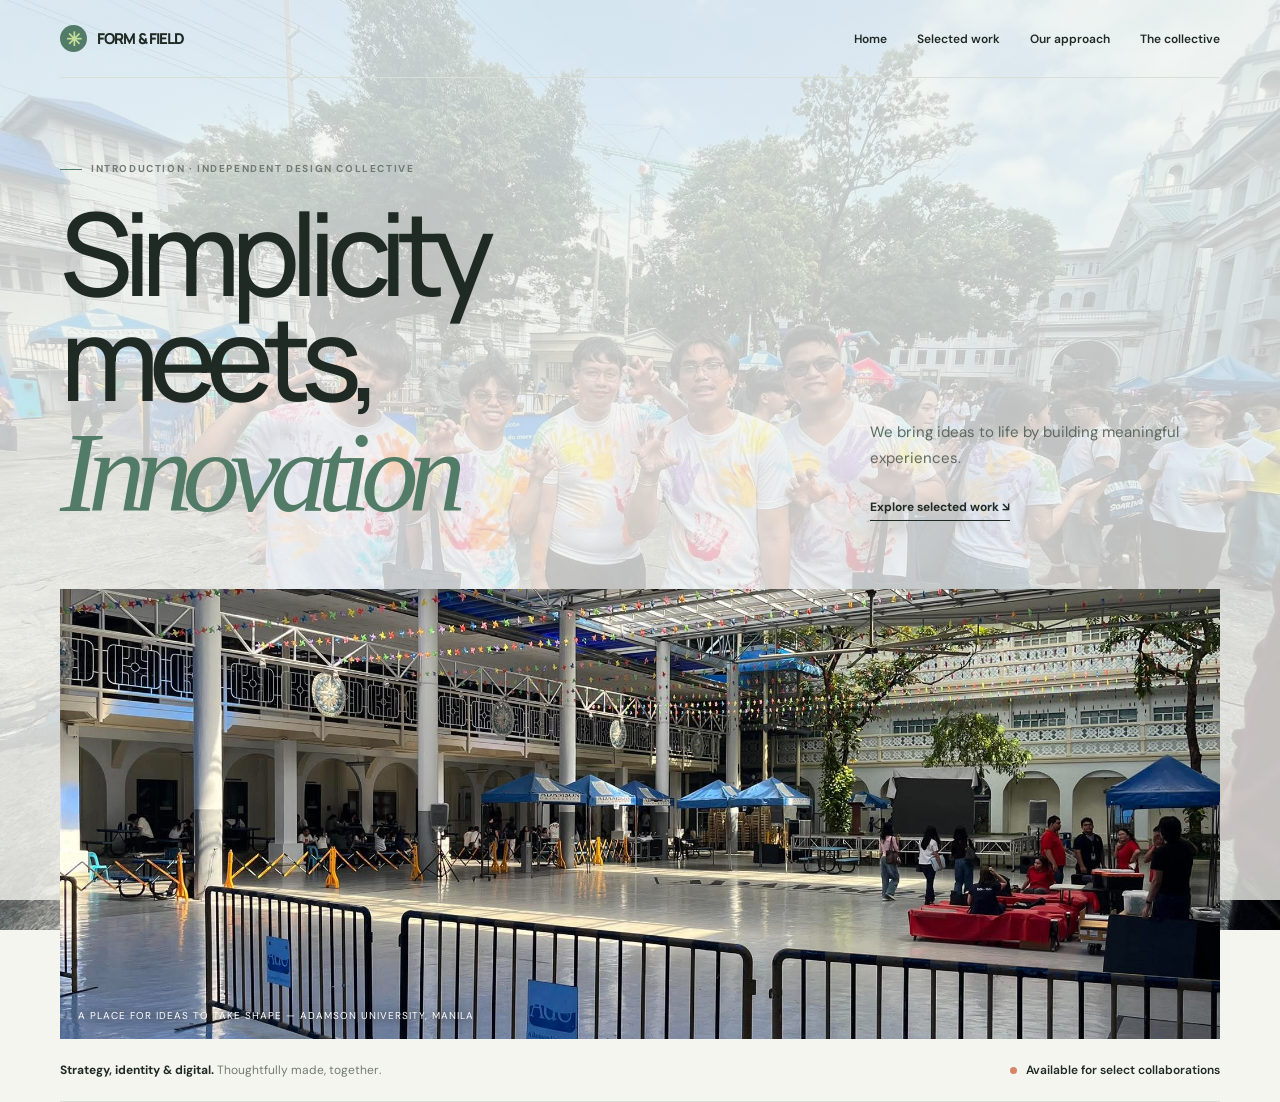
==== index.html @ 74bdded2 "Add files via upload" ====
<!DOCTYPE html>
<html lang="en">
<head>
	<meta charset="UTF-8">
	<meta name="viewport" content="width=device-width, initial-scale=1">
	<meta name="theme-color" content="#f4f1eb">
	<meta name="description" content="The portfolio of Form & Field, an independent design collective creating thoughtful digital and visual experiences.">
	<title>Form &amp; Field — Design Collective</title>
	<link rel="preconnect" href="https://fonts.googleapis.com">
	<link rel="preconnect" href="https://fonts.gstatic.com" crossorigin>
	<link href="https://fonts.googleapis.com/css2?family=DM+Sans:wght@400;500;600;700&family=Manrope:wght@400;500;600;700;800&display=swap" rel="stylesheet">
	<link href="itcfp-styles.css" rel="stylesheet">
    </head>
<body>
	<header class="wrap topbar">
		<a class="brand">
			<span class="mark" aria-hidden="true"></span>
			FORM &amp; FIELD
		</a>
		<button class="menu" aria-label="Open navigation" aria-expanded="false">☰</button>
		<nav class="nav" aria-label="Main navigation">
			<a href="index.html">Home</a>
			<a href="projects.html">Selected work</a>
			<a href="about.html">Our approach</a>
			<a href="team.html">The collective</a>
		</nav>
	</header>
	<main>
		<section class="wrap" id="home">
			<div class="hero">
				<div>
					<div class="eyebrow">Introduction · Independent design collective </div>
					<h1>Simplicity<br>meets,<em> Innovation</em><br></h1>
				</div>
				<div class="hero-aside">
					<p>We bring ideas to life by building meaningful experiences.</p>
					<a class="text-link" href="projects.html">Explore selected work ↘</a>
				</div>
			</div>
			<div class="hero-image">
				<img src="STCourt.jpg" alt="Sunlit contemporary creative studio with shared work tables">
				<span class="caption">A place for ideas to take shape — Adamson University, Manila</span>
			</div>
			<div class="intro">
				<span><strong>Strategy, identity &amp; digital.</strong> Thoughtfully made, together.</span>
				<span class="available">Available for select collaborations</span>
			</div>
        </section>
    </main>
	<script>
		const menuButton=document.querySelector('.menu');
		const navigation=document.querySelector('.nav');
		const setMenuOpen=open=>{navigation.classList.toggle('open',open);menuButton.setAttribute('aria-expanded',String(open));menuButton.setAttribute('aria-label',open?'Close navigation':'Open navigation');menuButton.textContent=open?'×':'☰'};
		menuButton.addEventListener('click',()=>setMenuOpen(!navigation.classList.contains('open')));
		navigation.querySelectorAll('a').forEach(link=>link.addEventListener('click',()=>setMenuOpen(false)));
		document.addEventListener('keydown',event=>{if(event.key==='Escape'&&navigation.classList.contains('open')){setMenuOpen(false);menuButton.focus()}});
		document.querySelector('#current-year').textContent=new Date().getFullYear();
	</script>
</body>
</html>
---- itcfp-styles.css ----
:root {
			--paper: #f4f1eb;
			--ink: #22231f;
			--muted: #74756e;
			--line: #d9d6cf;
			--lime: #d4f36a;
			--sans: 'DM Sans', Arial, sans-serif;
			--display: Manrope, 'DM Sans', sans-serif;
		}

		* {
			box-sizing: border-box;
		}

		html {
			scroll-behavior: smooth;
		}

		body {
			margin: 0;
			background: var(--paper);
			color: var(--ink);
			font-family: var(--sans);
			-webkit-font-smoothing: antialiased;
		}

		a {
			color: inherit;
			text-decoration: none;
		}

		.wrap {
			width: min(1160px, calc(100% - 48px));
			margin: auto;
		}

		.topbar {
			height: 78px;
			display: flex;
			align-items: center;
			justify-content: space-between;
			border-bottom: 1px solid var(--line);
		}

		.brand {
			display: flex;
			align-items: center;
			gap: 10px;
			font: 800 15px var(--display);
			letter-spacing: -.06em;
		}

		.mark {
			width: 27px;
			height: 27px;
			border-radius: 50%;
			background: var(--ink);
			position: relative;
		}

		.mark:after {
			content: '✳';
			position: absolute;
			color: var(--lime);
			inset: 1px 0;
			text-align: center;
			font-size: 19px;
		}

		.nav {
			display: flex;
			align-items: center;
			gap: 30px;
			font-size: 12px;
			font-weight: 600;
		}

		.nav a:hover {
			opacity: .6;
		}

		.nav .pill {
			border: 1px solid var(--ink);
			border-radius: 30px;
			padding: 11px 16px;
		}

		.menu {
			display: none;
			background: none;
			border: 0;
			font-size: 24px;
			color: var(--ink);
		}

		.hero {
			padding: 84px 0 65px;
			display: grid;
			grid-template-columns: 1.15fr .85fr;
			gap: 25px;
			align-items: end;
		}

		.eyebrow,
		.label {
			font-size: 10px;
			letter-spacing: .16em;
			text-transform: uppercase;
			font-weight: 700;
			color: var(--muted);
		}

		.eyebrow:before {
			content: '';
			display: inline-block;
			width: 22px;
			height: 1px;
			background: currentColor;
			vertical-align: middle;
			margin-right: 9px;
		}

		.hero h1 {
			font: 500 clamp(58px, 9vw, 118px)/.91 var(--display);
			letter-spacing: -.09em;
			margin: 25px 0 0;
		}

		.hero h1 em,
		.manifesto em,
		.about-copy em,
		.contact em {
			font-family: Georgia, serif;
			font-weight: 400;
		}

		.hero-aside {
			max-width: 350px;
			margin: 0 0 8px auto;
		}

		.hero-aside p {
			font-size: 15px;
			line-height: 1.75;
			color: #62635c;
			margin: 0 0 24px;
		}

		.text-link {
			font-size: 12px;
			font-weight: 700;
			border-bottom: 1px solid;
			padding-bottom: 5px;
		}

		.hero-image {
			height: 450px;
			position: relative;
			overflow: hidden;
			background: #c4bcae;
		}

		.hero-image img {
			width: 100%;
			height: 100%;
			object-fit: cover;
			display: block;
		}

		.caption {
			position: absolute;
			left: 18px;
			bottom: 17px;
			color: white;
			font-size: 10px;
			letter-spacing: .1em;
			text-transform: uppercase;
			text-shadow: 0 1px 8px #222;
		}

		.intro {
			padding: 23px 0;
			border-bottom: 1px solid var(--line);
			display: flex;
			justify-content: space-between;
			gap: 20px;
			font-size: 12px;
			color: var(--muted);
		}

		.intro strong {
			color: var(--ink);
		}

		.available {
			color: var(--ink);
			font-weight: 600;
		}

		.available:before {
			content: '';
			display: inline-block;
			background: #8cb846;
			width: 7px;
			height: 7px;
			border-radius: 50%;
			margin-right: 9px;
		}

		section {
			scroll-margin-top: 20px;
		}

		.section-head {
			display: flex;
			justify-content: space-between;
			align-items: end;
			gap: 25px;
			margin-bottom: 34px;
		}

		.section-head h2 {
			font: 500 clamp(36px, 5vw, 60px)/1 var(--display);
			letter-spacing: -.07em;
			margin: 12px 0 0;
		}

		.section-head > p {
			max-width: 330px;
			font-size: 13px;
			line-height: 1.7;
			color: var(--muted);
			margin: 0;
		}

		.work {
			padding: 100px 0 90px;
		}

		.project-index {
			display: flex;
			align-items: center;
			gap: 12px 22px;
			flex-wrap: wrap;
			border-block: 1px solid var(--line);
			padding: 15px 0;
			margin-bottom: 32px;
			font-size: 11px;
		}

		.project-index strong {
			font-size: 9px;
			letter-spacing: .12em;
			text-transform: uppercase;
			color: var(--muted);
		}

		.project-index a {
			border-bottom: 1px solid transparent;
			padding: 3px 0;
		}

		.project-index a:hover,
		.project-index a:focus-visible {
			border-color: var(--ink);
		}

		.projects {
			display: grid;
			grid-template-columns: 1.1fr .9fr;
			gap: 52px 24px;
		}

		.project:nth-child(even) {
			margin-top: 95px;
		}

		.visual {
			position: relative;
			height: 360px;
			overflow: hidden;
			background: #d9d5cc;
		}

		.project:nth-child(even) .visual {
			height: 290px;
		}

		.visual img {
			width: 100%;
			height: 100%;
			object-fit: cover;
			display: block;
			transition: transform .5s;
		}

		.project:hover img {
			transform: scale(1.035);
		}

		.tag {
			position: absolute;
			top: 14px;
			left: 14px;
			background: var(--paper);
			border-radius: 20px;
			padding: 8px 11px;
			font-size: 9px;
			letter-spacing: .1em;
			text-transform: uppercase;
		}

		.project-info {
			display: flex;
			justify-content: space-between;
			align-items: start;
			padding-top: 14px;
		}

		.project-info h3 {
			font: 600 18px var(--display);
			margin: 0 0 5px;
			letter-spacing: -.04em;
		}

		.project-info p {
			font-size: 11px;
			color: var(--muted);
			margin: 0;
		}

		.arrow {
			border: 1px solid var(--line);
			border-radius: 50%;
			width: 32px;
			height: 32px;
			display: grid;
			place-items: center;
		}

		.manifesto {
			background: #22231f;
			color: var(--paper);
			padding: 90px 0;
			overflow: hidden;
		}

		.manifesto-grid {
			display: grid;
			grid-template-columns: .7fr 1.3fr;
			gap: 50px;
		}

		.manifesto .label {
			color: #aaa;
		}

		.manifesto h2 {
			font: 500 clamp(40px, 6vw, 72px)/1.04 var(--display);
			letter-spacing: -.07em;
			margin: 0;
		}

		.manifesto em {
			color: var(--lime);
		}

		.manifesto p {
			max-width: 570px;
			color: #b7b8ae;
			font-size: 14px;
			line-height: 1.85;
			margin: 25px 0 0;
		}

		.principles {
			display: grid;
			grid-template-columns: repeat(3, 1fr);
			gap: 15px;
			margin-top: 42px;
			padding-top: 22px;
			border-top: 1px solid #45463f;
		}

		.principles b {
			display: block;
			font: 500 18px var(--display);
			margin-bottom: 8px;
		}

		.principles span {
			font-size: 10px;
			letter-spacing: .1em;
			text-transform: uppercase;
			color: #d2d2c9;
		}

		.about {
			padding: 100px 0;
		}

		.about-grid {
			display: grid;
			grid-template-columns: 1fr 1fr;
			gap: 60px;
			align-items: center;
		}

		.about-photo {
			height: 450px;
		}

		.about-photo img {
			width: 100%;
			height: 100%;
			object-fit: cover;
		}

		.about-copy h2 {
			font: 500 clamp(38px, 5vw, 60px)/1.03 var(--display);
			letter-spacing: -.07em;
			margin: 17px 0 22px;
		}

		.about-copy p {
			font-size: 13px;
			line-height: 1.85;
			color: #66675f;
		}

		.stats {
			display: flex;
			gap: 35px;
			border-top: 1px solid var(--line);
			padding-top: 20px;
			margin-top: 25px;
		}

		.stats strong {
			display: block;
			font: 600 27px var(--display);
		}

		.stats span {
			font-size: 10px;
			color: var(--muted);
		}

		.film {
			background: #e8e5dd;
			padding: 80px 0;
		}

		.film-grid {
			display: grid;
			grid-template-columns: .65fr 1.35fr;
			gap: 50px;
			align-items: center;
		}

		.film-copy h2 {
			font: 500 clamp(38px, 5vw, 60px)/1 var(--display);
			letter-spacing: -.07em;
			margin: 15px 0;
		}

		.film-copy p {
			font-size: 13px;
			line-height: 1.8;
			color: #696a63;
		}

		.frame {
			aspect-ratio: 16/9;
			background: #222;
			overflow: hidden;
		}

		.frame iframe {
			width: 100%;
			height: 100%;
			border: 0;
			display: block;
		}

		.note {
			font-size: 10px;
			color: var(--muted);
			margin-top: 9px;
		}

		.team {
			padding: 100px 0;
		}

		.team-grid {
			display: grid;
			grid-template-columns: repeat(5, 1fr);
			gap: 15px;
		}

		.portrait {
			aspect-ratio: .8;
			overflow: hidden;
			background: #d6d1c7;
			margin-bottom: 14px;
		}

		.portrait img {
			width: 100%;
			height: 100%;
			object-fit: cover;
			filter: saturate(.75);
			transition: transform .4s;
		}

		.team-card:hover img {
			transform: scale(1.04);
		}

		.team-card h3 {
			font: 600 15px var(--display);
			margin: 0 0 4px;
		}

		.team-card p {
			font-size: 10px;
			color: var(--muted);
			margin: 0;
		}

		.team-card .member-email {
			display: inline-block;
			margin-top: 8px;
			font-size: 10px;
			text-decoration: underline;
			text-underline-offset: 3px;
			overflow-wrap: anywhere;
		}

		.team-intro {
			max-width: 350px;
			font-size: 13px;
			line-height: 1.7;
			color: var(--muted);
		}

		.contact {
			background: var(--lime);
			padding: 70px 0 25px;
		}

		.contact-top {
			display: flex;
			justify-content: space-between;
			align-items: start;
			gap: 25px;
		}

		.contact h2 {
			font: 500 clamp(48px, 8vw, 94px)/.95 var(--display);
			letter-spacing: -.08em;
			margin: 0;
		}

		.contact-link {
			border: 1px solid;
			border-radius: 30px;
			padding: 14px 19px;
			font-size: 12px;
			font-weight: 700;
			margin-top: 10px;
		}

		.footer {
			border-top: 1px solid #a6bd5b;
			margin-top: 68px;
			padding-top: 18px;
			display: flex;
			justify-content: space-between;
			gap: 18px;
			font-size: 10px;
		}

		.footer-links {
			display: flex;
			gap: 18px;
		}

		@media (max-width: 800px) {
			.hero {
				grid-template-columns: 1fr;
				padding-top: 65px;
			}

			.hero-aside {
				margin: 20px 0 0;
				max-width: 500px;
			}

			.hero-image {
				height: 380px;
			}

			.manifesto-grid {
				grid-template-columns: 1fr;
				gap: 25px;
			}

			.about-grid {
				gap: 32px;
			}

			.about-photo {
				height: 380px;
			}

			.film-grid {
				grid-template-columns: 1fr;
				gap: 24px;
			}

			.team-grid {
				grid-template-columns: repeat(3, 1fr);
				row-gap: 26px;
			}
		}

		@media (max-width: 560px) {
			.wrap {
				width: calc(100% - 34px);
			}

			.topbar {
				height: 66px;
			}

			.menu {
				display: block;
			}

			.nav {
				display: none;
				position: absolute;
				z-index: 5;
				top: 66px;
				left: 0;
				right: 0;
				background: var(--paper);
				padding: 22px 18px;
				flex-direction: column;
				align-items: stretch;
				border-bottom: 1px solid var(--line);
			}

			.nav.open {
				display: flex;
			}

			.nav .pill {
				text-align: center;
			}

			.hero {
				padding: 52px 0 40px;
			}

			.hero h1 {
				font-size: clamp(58px, 15vw, 82px);
			}

			.hero-image {
				height: 280px;
			}

			.intro {
				flex-direction: column;
			}

			.work,
			.about,
			.team {
				padding: 72px 0;
			}

			.section-head {
				align-items: start;
				flex-direction: column;
				gap: 14px;
			}

			.projects {
				grid-template-columns: 1fr;
				gap: 30px;
			}

			.project:nth-child(even) {
				margin-top: 0;
			}

			.visual,
			.project:nth-child(even) .visual {
				height: 270px;
			}

			.manifesto {
				padding: 70px 0;
			}

			.principles {
				gap: 8px;
			}

			.principles b {
				font-size: 15px;
			}

			.about-grid {
				grid-template-columns: 1fr;
				gap: 25px;
			}

			.about-copy {
				order: -1;
			}

			.about-photo {
				height: 310px;
			}

			.stats {
				gap: 22px;
			}

			.film {
				padding: 65px 0;
			}

			.team-grid {
				grid-template-columns: repeat(2, 1fr);
				gap: 24px 12px;
			}

			.contact {
				padding-top: 58px;
			}

			.contact-top {
				flex-direction: column;
			}

			.contact h2 {
				font-size: clamp(50px, 13vw, 72px);
			}

			.footer {
				margin-top: 50px;
				flex-wrap: wrap;
			}

			.footer-links {
				gap: 12px;
			}
		}

		/* Contemporary forest, stone, and soft coral palette */
		:root {
			--paper: #f5f5f0;
			--ink: #202a25;
			--muted: #727b73;
			--line: #d9ded6;
			--lime: #c5dd9a;
			--blue: #527c68;
		}

		.mark {
			background: var(--blue);
		}

		.eyebrow:before {
			background: var(--blue);
		}

		.hero h1 em,
		.about-copy em {
			color: var(--blue);
		}

		.hero-aside p,
		.about-copy p,
		.section-head > p,
		.film-copy p {
			color: #5e6a61;
		}

		.available:before {
			background: #d88468;
		}

		.manifesto {
			background: #263b32;
		}

		.manifesto em {
			color: var(--lime);
		}

		.film {
			background: #e9ece5;
		}

		.contact {
			background: var(--lime);
		}

		.project-index a:hover,
		.project-index a:focus-visible {
			border-color: var(--blue);
		}

		@media (prefers-reduced-motion: reduce) {
			html {
				scroll-behavior: auto;
			}

			*,
			*:before,
			*:after {
				transition: none !important;
			}
		}

		body {
			background-color: var(--paper);
			background-image: linear-gradient(rgba(245, 245, 240, .78), rgba(245, 245, 240, .78)), url("gsea pic.jpg");
			background-position: center;
			background-size: cover;
			background-repeat: no-repeat;
			background-attachment: fixed;
		}

		.contact-page {
			padding: 82px 0 34px;
		}

		.contact-page-grid {
			display: grid;
			grid-template-columns: .8fr 1.2fr;
			gap: clamp(40px, 8vw, 110px);
			align-items: start;
			padding: 28px 0 84px;
		}

		.contact-copy {
			padding-top: 12px;
		}

		.contact-copy h1 {
			font: 500 clamp(54px, 7vw, 88px)/.96 var(--display);
			letter-spacing: -.08em;
			margin: 24px 0;
		}

		.contact-copy h1 em {
			color: var(--blue);
			font-family: Georgia, serif;
			font-weight: 400;
		}

		.contact-copy > p {
			max-width: 340px;
			color: #5e6a61;
			font-size: 14px;
			line-height: 1.8;
			margin: 0 0 24px;
		}

		.contact-email {
			display: inline-block;
			font-size: 12px;
			font-weight: 600;
			border-bottom: 1px solid var(--line);
			padding-bottom: 5px;
		}

		.contact-form-panel {
			background: rgba(245, 245, 240, .94);
			border: 1px solid var(--line);
			padding: clamp(24px, 4vw, 44px);
		}

		.contact-form-heading {
			display: flex;
			justify-content: space-between;
			align-items: baseline;
			gap: 16px;
			border-bottom: 1px solid var(--line);
			padding-bottom: 17px;
			margin-bottom: 26px;
		}

		.contact-form-heading p {
			font: 500 18px var(--display);
			letter-spacing: -.04em;
			margin: 0;
		}

		.project-form,
		.contact-fields,
		.form-field {
			display: grid;
			gap: 22px;
		}

		.contact-fields {
			grid-template-columns: 1fr 1fr;
		}

		.form-field label {
			font-size: 10px;
			font-weight: 700;
			letter-spacing: .1em;
			text-transform: uppercase;
		}

		.form-field input,
		.form-field textarea {
			width: 100%;
			border: 1px solid var(--line);
			border-radius: 0;
			background: rgba(255, 255, 255, .72);
			color: var(--ink);
			font: 14px var(--sans);
			padding: 13px 14px;
			transition: border-color .2s, box-shadow .2s;
		}

		.form-field textarea {
			min-height: 150px;
			resize: vertical;
		}

		.form-field input:focus,
		.form-field textarea:focus {
			border-color: var(--blue);
			box-shadow: 0 0 0 2px rgba(82, 124, 104, .14);
			outline: none;
		}

		.form-submit-row {
			display: flex;
			justify-content: space-between;
			align-items: center;
			gap: 16px;
			padding-top: 2px;
		}

		.form-submit-row > span {
			font-size: 11px;
			color: var(--muted);
		}

		.form-submit-row button {
			border: 0;
			border-radius: 30px;
			background: var(--ink);
			color: var(--paper);
			font: 600 12px var(--sans);
			padding: 14px 19px;
			cursor: pointer;
			transition: background-color .2s, transform .2s;
		}

		.form-submit-row button:hover {
			background: var(--blue);
			transform: translateY(-1px);
		}

		.form-submit-row button:focus-visible,
		.contact-email:focus-visible {
			outline: 2px solid var(--blue);
			outline-offset: 4px;
		}

		.form-submit-row button span {
			margin-left: 12px;
		}

		.form-footer {
			border-top: 1px solid var(--line);
			padding-top: 18px;
			display: flex;
			justify-content: space-between;
			gap: 18px;
			font-size: 10px;
			color: var(--muted);
		}

		@media (max-width: 800px) {
			.contact-page-grid {
				grid-template-columns: 1fr;
				gap: 36px;
			}

			.contact-copy {
				max-width: 560px;
			}
		}

		@media (max-width: 560px) {
			.contact-page {
				padding-top: 50px;
			}

			.contact-page-grid {
				padding: 15px 0 58px;
			}

			.contact-copy h1 {
				font-size: clamp(58px, 15vw, 78px);
			}

			.contact-fields {
				grid-template-columns: 1fr;
			}

			.contact-form-heading {
				align-items: start;
				flex-direction: column;
			}

			.form-submit-row {
				align-items: start;
				flex-direction: column;
			}

			.form-footer {
				flex-wrap: wrap;
			}

			.form-footer .footer-links {
				order: 1;
				width: 100%;
			}
		}
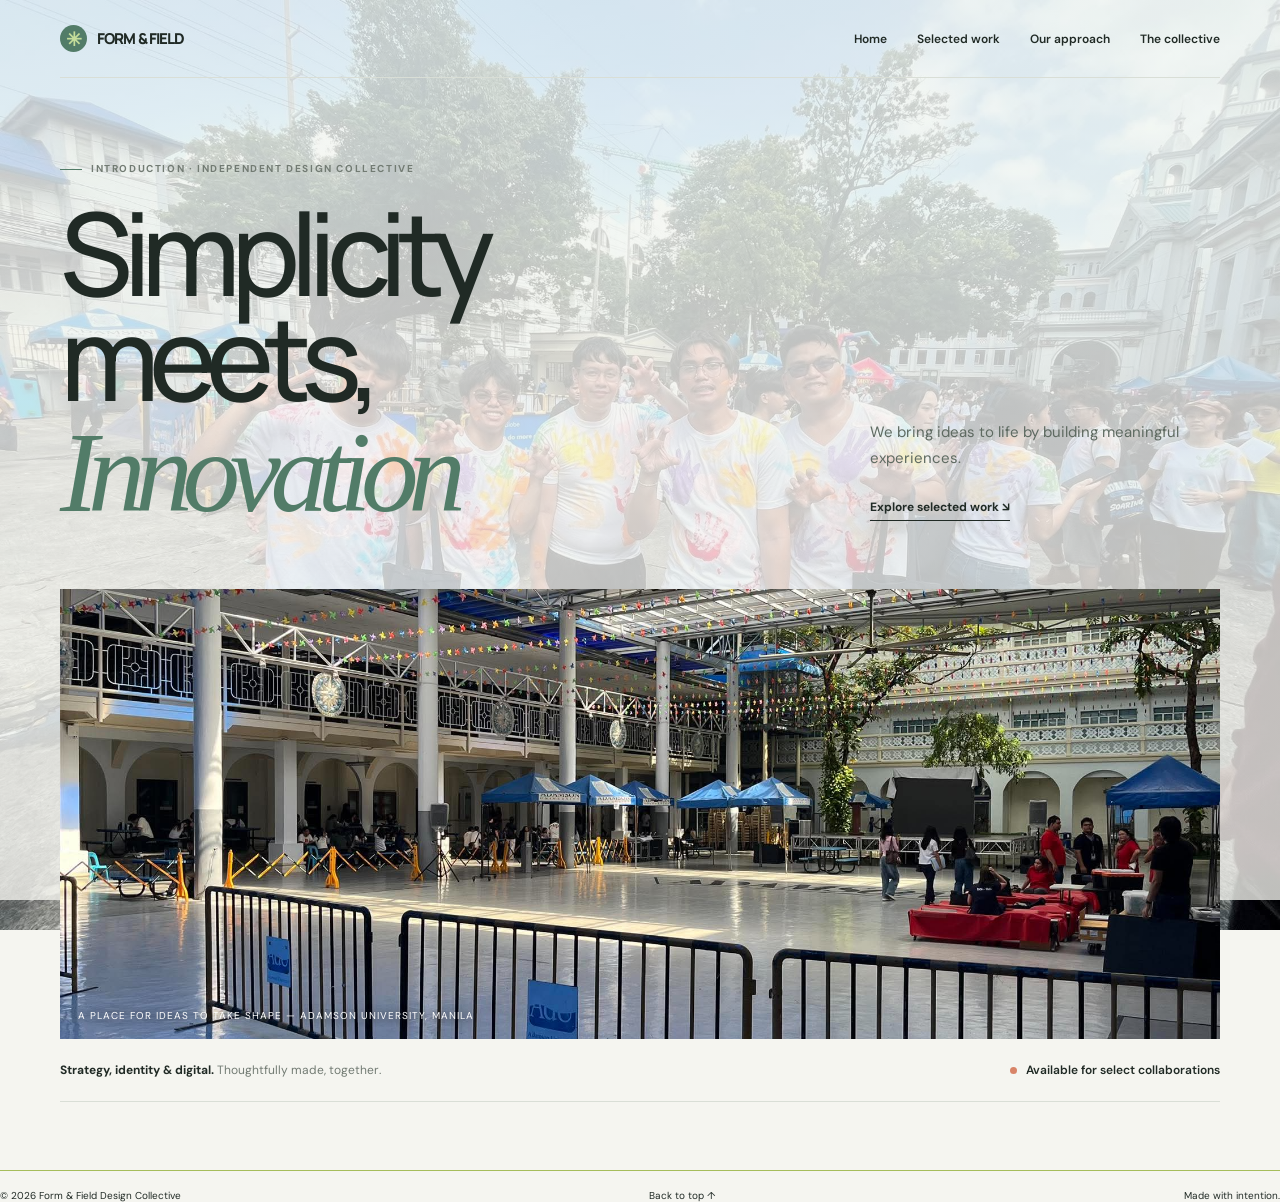
==== commit bcdf7c1e: "Add footer with copyright and navigation links pt 2 Added footer section with current year and links" ====
--- a/index.html
+++ b/index.html
@@ -47,6 +47,13 @@
 			</div>
         </section>
     </main>
+	<footer class="footer">
+					<span>© <span id="current-year">2025</span> Form &amp; Field Design Collective</span>
+					<div class="footer-links">
+						<a href="index.html">Back to top ↑</a>
+					</div>
+					<span>Made with intention.</span>
+				</footer>
 	<script>
 		const menuButton=document.querySelector('.menu');
 		const navigation=document.querySelector('.nav');
@@ -57,4 +64,4 @@
 		document.querySelector('#current-year').textContent=new Date().getFullYear();
 	</script>
 </body>
-</html>+</html>
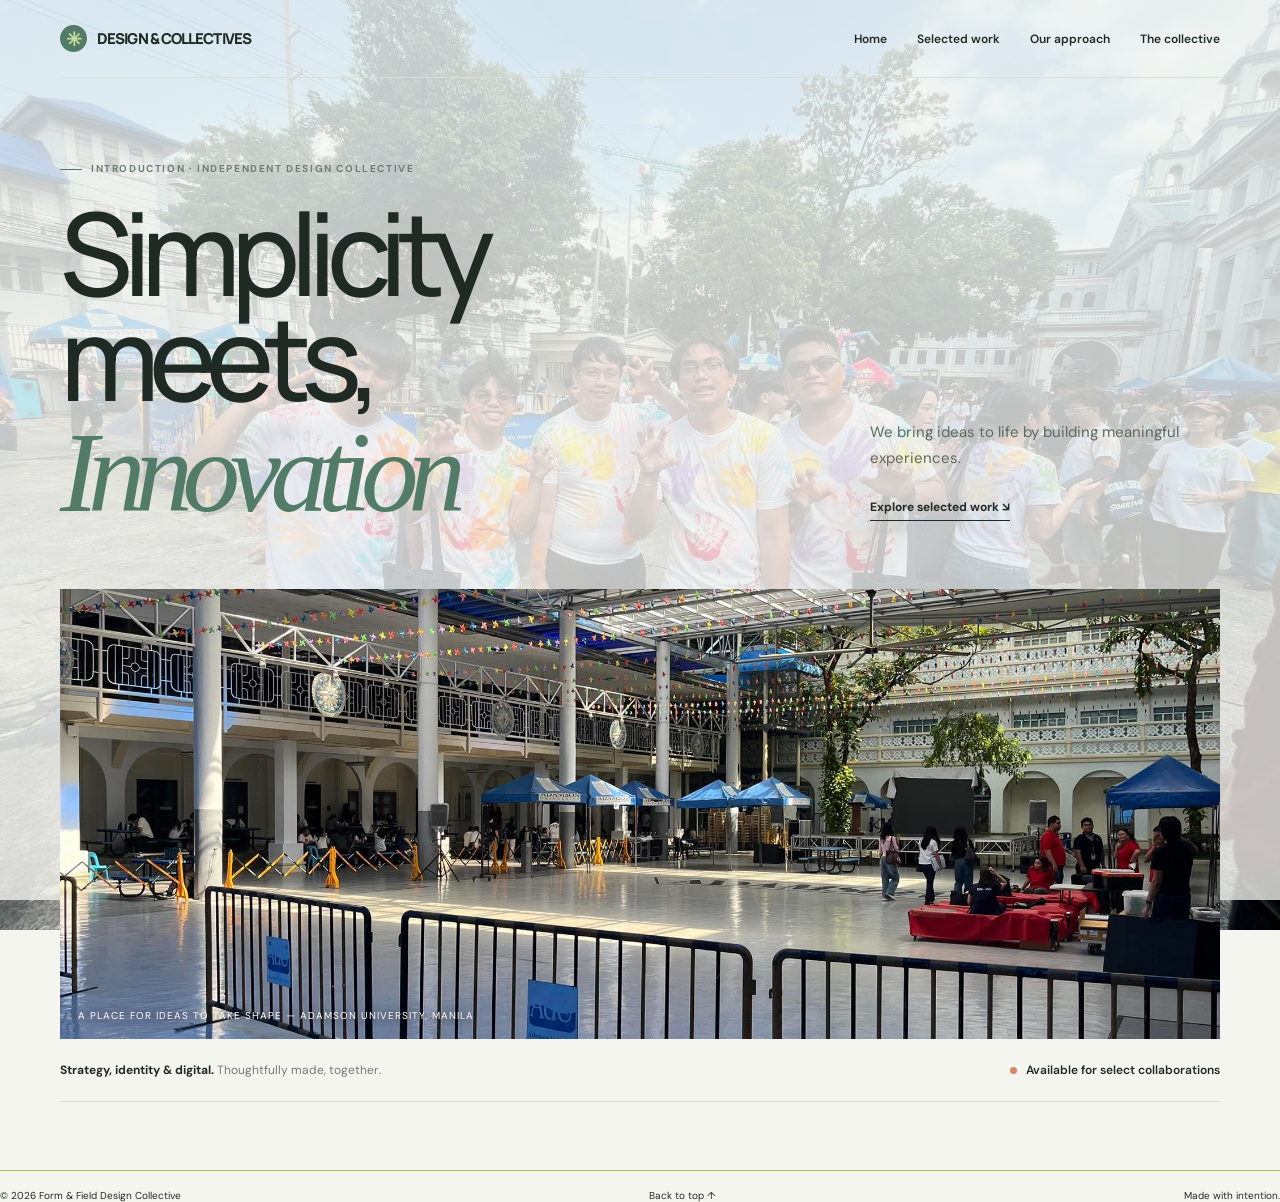
==== commit 6b6ac567: "Change title and brand name in index.html Updated the title and brand name in the header." ====
--- a/index.html
+++ b/index.html
@@ -5,7 +5,7 @@
 	<meta name="viewport" content="width=device-width, initial-scale=1">
 	<meta name="theme-color" content="#f4f1eb">
 	<meta name="description" content="The portfolio of Form & Field, an independent design collective creating thoughtful digital and visual experiences.">
-	<title>Form &amp; Field — Design Collective</title>
+	<title>Design &amp; Collectives — Design Collective</title>
 	<link rel="preconnect" href="https://fonts.googleapis.com">
 	<link rel="preconnect" href="https://fonts.gstatic.com" crossorigin>
 	<link href="https://fonts.googleapis.com/css2?family=DM+Sans:wght@400;500;600;700&family=Manrope:wght@400;500;600;700;800&display=swap" rel="stylesheet">
@@ -15,7 +15,7 @@
 	<header class="wrap topbar">
 		<a class="brand">
 			<span class="mark" aria-hidden="true"></span>
-			FORM &amp; FIELD
+			DESIGN &amp; COLLECTIVES
 		</a>
 		<button class="menu" aria-label="Open navigation" aria-expanded="false">☰</button>
 		<nav class="nav" aria-label="Main navigation">
@@ -47,6 +47,7 @@
 			</div>
         </section>
     </main>
+	<section>
 	<footer class="footer">
 					<span>© <span id="current-year">2025</span> Form &amp; Field Design Collective</span>
 					<div class="footer-links">
@@ -54,6 +55,7 @@
 					</div>
 					<span>Made with intention.</span>
 				</footer>
+		</section>
 	<script>
 		const menuButton=document.querySelector('.menu');
 		const navigation=document.querySelector('.nav');
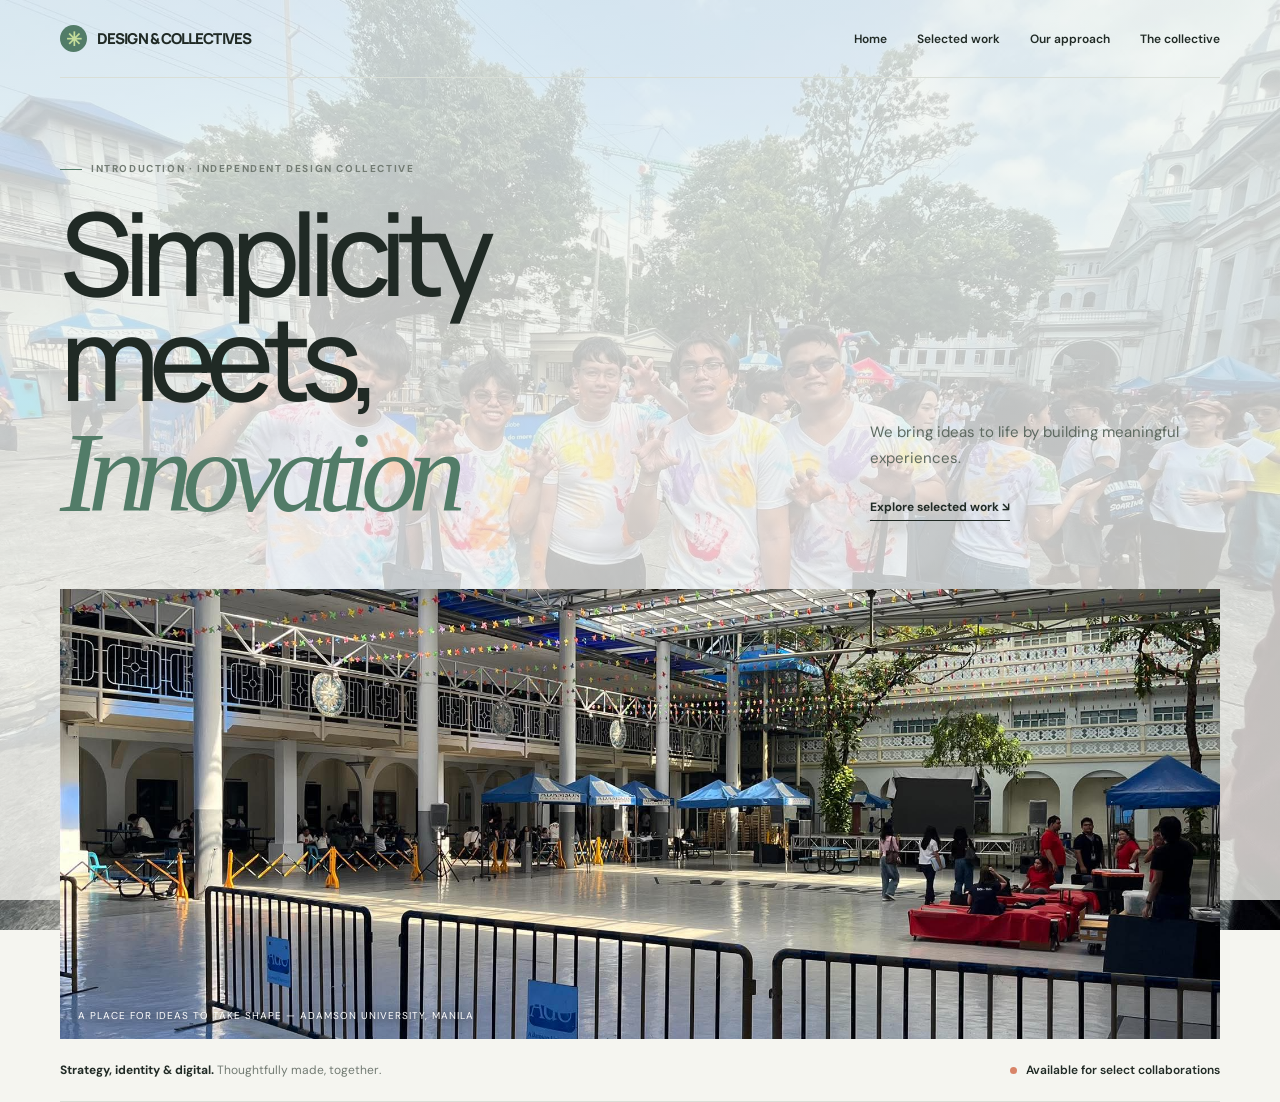
==== commit ae5cd422: "Remove unnecessary HTML elements and clean up code" ====
--- a/index.html
+++ b/index.html
@@ -47,15 +47,6 @@
 			</div>
         </section>
     </main>
-	<section>
-	<footer class="footer">
-					<span>© <span id="current-year">2025</span> Form &amp; Field Design Collective</span>
-					<div class="footer-links">
-						<a href="index.html">Back to top ↑</a>
-					</div>
-					<span>Made with intention.</span>
-				</footer>
-		</section>
 	<script>
 		const menuButton=document.querySelector('.menu');
 		const navigation=document.querySelector('.nav');
